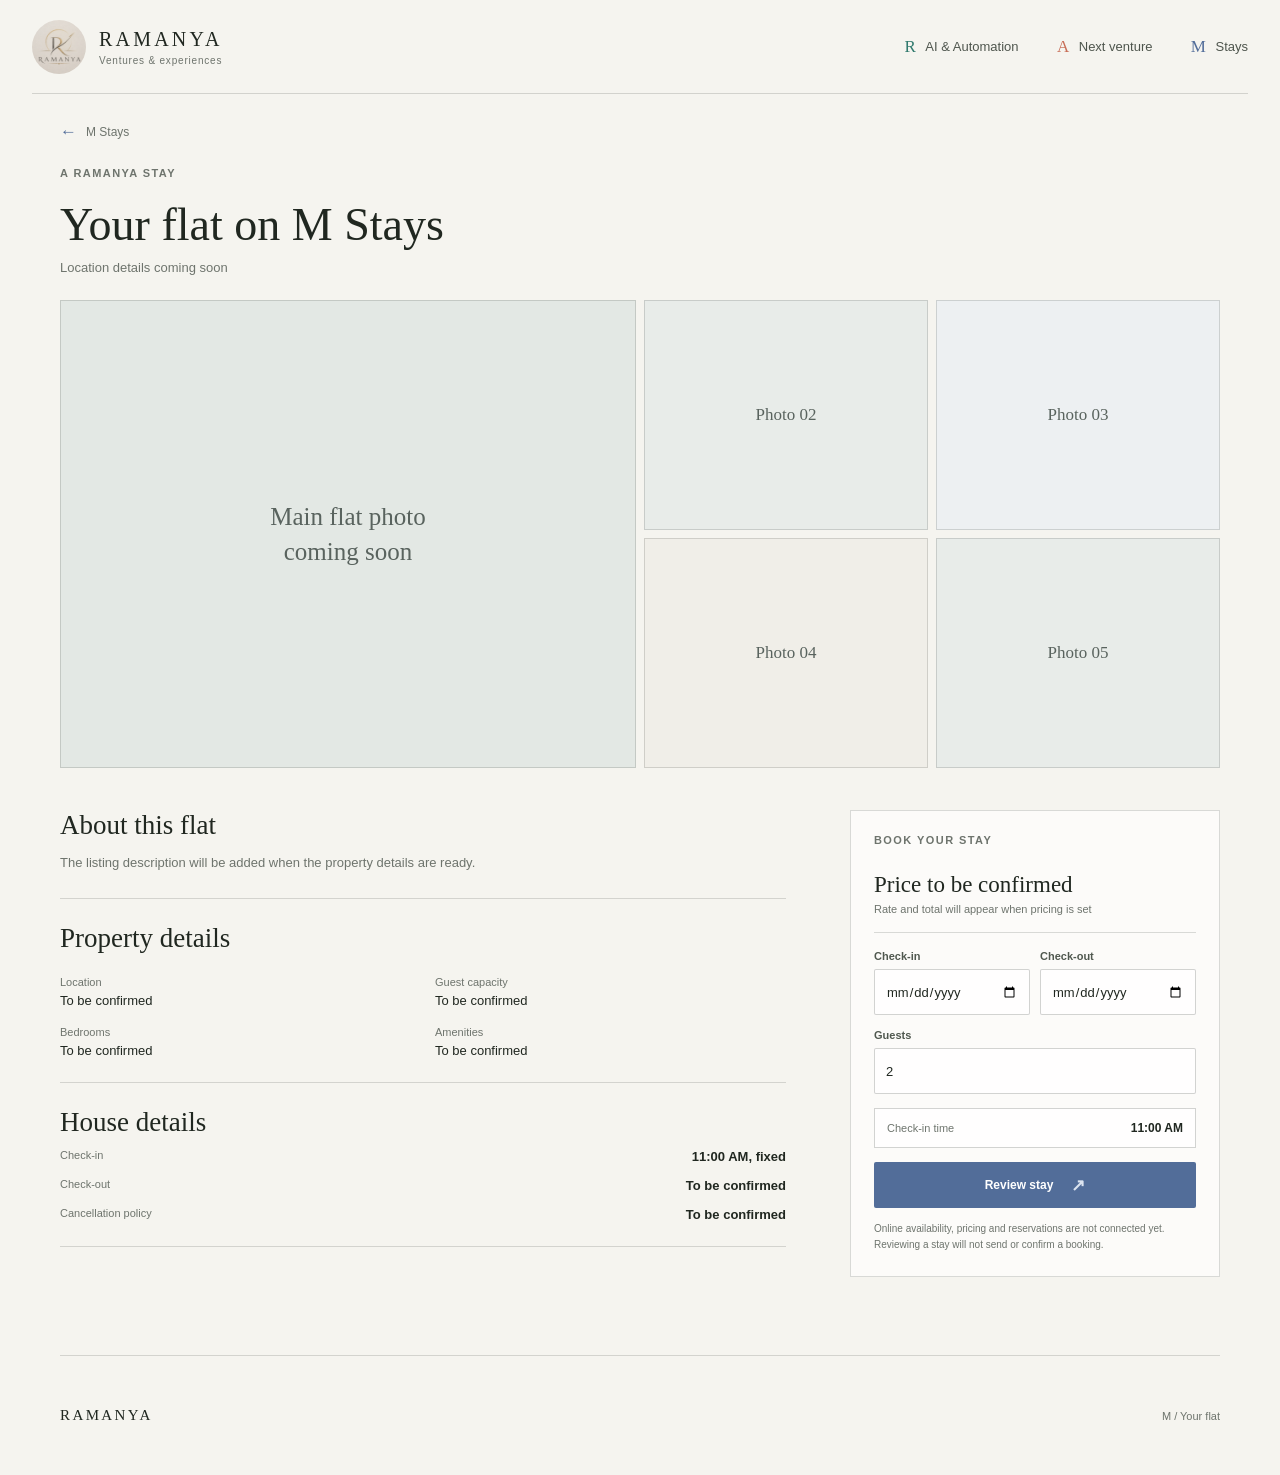
==== flat.html @ 26847d51 "Add M Stays flat listing preview" ====
<!doctype html>
<html lang="en">
<head>
  <meta charset="utf-8">
  <meta name="viewport" content="width=device-width, initial-scale=1">
  <meta name="theme-color" content="#edf0f5">
  <meta name="description" content="A Ramanya flat listing on M Stays. Photos and property details are being prepared.">
  <title>Your flat | M Stays by Ramanya</title>
  <link rel="stylesheet" href="site.css">
</head>
<body class="theme-ma">
  <header class="site-header">
    <a class="brand" href="index.html" aria-label="Ramanya home">
      <img class="brand__logo" src="ramanya-logo.jpg" alt="">
      <span class="brand__text"><strong>RAMANYA</strong><span>Ventures &amp; experiences</span></span>
    </a>
    <nav class="main-nav" aria-label="Venture navigation">
      <a href="ra.html"><span class="nav-code nav-code--ra">R</span><span>AI &amp; Automation</span></a>
      <a href="ny.html"><span class="nav-code nav-code--ny">A</span><span>Next venture</span></a>
      <a href="ma.html" aria-current="page"><span class="nav-code nav-code--ma">M</span><span>Stays</span></a>
    </nav>
  </header>

  <main>
    <section class="flat-listing shell" aria-labelledby="flat-title">
      <a class="flat-breadcrumb" href="ma.html"><span aria-hidden="true">&#8592;</span> M Stays</a>
      <div class="flat-listing__header">
        <div>
          <p class="eyebrow">A Ramanya stay</p>
          <h1 id="flat-title">Your flat on M Stays</h1>
          <p class="flat-listing__location">Location details coming soon</p>
        </div>
      </div>

      <div class="flat-gallery" aria-label="Flat photo gallery">
        <div class="flat-gallery__photo flat-gallery__photo--main" role="img" aria-label="Main flat photo will be added later"><span>Main flat photo<br>coming soon</span></div>
        <div class="flat-gallery__photo" role="img" aria-label="Flat photo 2 will be added later"><span>Photo 02</span></div>
        <div class="flat-gallery__photo" role="img" aria-label="Flat photo 3 will be added later"><span>Photo 03</span></div>
        <div class="flat-gallery__photo" role="img" aria-label="Flat photo 4 will be added later"><span>Photo 04</span></div>
        <div class="flat-gallery__photo" role="img" aria-label="Flat photo 5 will be added later"><span>Photo 05</span></div>
      </div>

      <div class="flat-layout">
        <div class="flat-details">
          <section class="flat-detail-block" aria-labelledby="flat-about-title">
            <h2 id="flat-about-title">About this flat</h2>
            <p>The listing description will be added when the property details are ready.</p>
          </section>
          <section class="flat-detail-block" aria-labelledby="flat-facts-title">
            <h2 id="flat-facts-title">Property details</h2>
            <div class="flat-facts">
              <div class="flat-fact"><span>Location</span><strong>To be confirmed</strong></div>
              <div class="flat-fact"><span>Guest capacity</span><strong>To be confirmed</strong></div>
              <div class="flat-fact"><span>Bedrooms</span><strong>To be confirmed</strong></div>
              <div class="flat-fact"><span>Amenities</span><strong>To be confirmed</strong></div>
            </div>
          </section>
          <section class="flat-detail-block" aria-labelledby="flat-rules-title">
            <h2 id="flat-rules-title">House details</h2>
            <ul class="flat-rules">
              <li class="flat-rule"><span>Check-in</span><strong>11:00 AM, fixed</strong></li>
              <li class="flat-rule"><span>Check-out</span><strong>To be confirmed</strong></li>
              <li class="flat-rule"><span>Cancellation policy</span><strong>To be confirmed</strong></li>
            </ul>
          </section>
        </div>

        <aside class="flat-booking" aria-labelledby="flat-booking-title">
          <div class="flat-booking__price">
            <span class="eyebrow" id="flat-booking-title">Book your stay</span>
            <strong>Price to be confirmed</strong>
            <span>Rate and total will appear when pricing is set</span>
          </div>
          <form class="flat-booking__form" id="flat-booking-form">
            <div class="flat-booking__dates">
              <div class="stay-search__field">
                <label for="flat-check-in">Check-in</label>
                <input id="flat-check-in" name="checkIn" type="date" required>
              </div>
              <div class="stay-search__field">
                <label for="flat-check-out">Check-out</label>
                <input id="flat-check-out" name="checkOut" type="date" required>
              </div>
            </div>
            <div class="stay-search__field">
              <label for="flat-guests">Guests</label>
              <input id="flat-guests" name="guests" type="number" min="1" value="2" required>
            </div>
            <div class="flat-booking__time">
              <span>Check-in time</span>
              <strong>11:00 AM</strong>
            </div>
            <button class="stay-search__submit" type="submit">Review stay <span aria-hidden="true">&#8599;</span></button>
          </form>
          <p class="flat-booking__note">Online availability, pricing and reservations are not connected yet. Reviewing a stay will not send or confirm a booking.</p>
          <div class="stay-search__result flat-booking__result" id="flat-booking-result" role="status" aria-live="polite" hidden>
            <strong class="stay-search__result-title"></strong>
            <p class="stay-search__result-copy"></p>
          </div>
        </aside>
      </div>
    </section>
  </main>

  <footer class="page-footer shell">
    <a class="footer-brand" href="index.html">RAMANYA</a>
    <p>M / Your flat</p>
  </footer>

  <script>
    const bookingForm = document.querySelector("#flat-booking-form");
    const checkInInput = document.querySelector("#flat-check-in");
    const checkOutInput = document.querySelector("#flat-check-out");
    const guestInput = document.querySelector("#flat-guests");
    const bookingResult = document.querySelector("#flat-booking-result");
    const bookingResultTitle = document.querySelector(".stay-search__result-title");
    const bookingResultCopy = document.querySelector(".stay-search__result-copy");
    const today = new Date();
    today.setHours(0, 0, 0, 0);
    const todayValue = new Date(today.getTime() - today.getTimezoneOffset() * 60000).toISOString().slice(0, 10);

    checkInInput.min = todayValue;
    checkOutInput.min = todayValue;

    const validateDates = () => {
      checkOutInput.min = checkInInput.value || todayValue;
      const invalidRange = checkInInput.value && checkOutInput.value && checkOutInput.value <= checkInInput.value;
      checkOutInput.setCustomValidity(invalidRange ? "Check-out must be after check-in." : "");
    };

    checkInInput.addEventListener("change", validateDates);
    checkOutInput.addEventListener("input", validateDates);

    bookingForm.addEventListener("submit", (event) => {
      event.preventDefault();
      validateDates();
      if (!bookingForm.reportValidity()) return;

      const checkIn = new Date(`${checkInInput.value}T12:00:00`);
      const checkOut = new Date(`${checkOutInput.value}T12:00:00`);
      const nights = Math.round((Date.parse(`${checkOutInput.value}T00:00:00Z`) - Date.parse(`${checkInInput.value}T00:00:00Z`)) / 86400000);
      const formatDate = (date) => new Intl.DateTimeFormat(undefined, { month: "short", day: "numeric", year: "numeric" }).format(date);

      bookingResultTitle.textContent = "Stay details ready to review";
      bookingResultCopy.textContent = `${formatDate(checkIn)} to ${formatDate(checkOut)} · ${nights} night${nights === 1 ? "" : "s"} · ${guestInput.value} guest${Number(guestInput.value) === 1 ? "" : "s"} · check-in at 11:00 AM. Price and availability are still to be confirmed; no booking has been sent.`;
      bookingResult.hidden = false;
    });
  </script>
</body>
</html>
---- site.css ----
:root {
  color-scheme: light;
  --paper: #f5f4ef;
  --paper-deep: #ecebe4;
  --ink: #202720;
  --muted: #6e746d;
  --line: rgba(32, 39, 32, 0.16);
  --gold: #b89b67;
  --ra: #317a6e;
  --ma: #526d99;
  --ny: #c86f58;
  --serif: "Bodoni MT", Didot, "Book Antiqua", Georgia, serif;
  --sans: "Avenir Next", Avenir, "Segoe UI", sans-serif;
}

* { box-sizing: border-box; }

html { scroll-behavior: smooth; }

body {
  min-width: 320px;
  min-height: 100vh;
  margin: 0;
  color: var(--ink);
  background: var(--paper);
  font-family: var(--sans);
  -webkit-font-smoothing: antialiased;
}

a { color: inherit; }

.shell { width: min(1160px, calc(100% - 64px)); margin-inline: auto; }

.site-header {
  position: relative;
  z-index: 2;
  display: flex;
  min-height: 94px;
  align-items: center;
  justify-content: space-between;
  gap: 32px;
  width: min(1320px, calc(100% - 64px));
  margin-inline: auto;
  border-bottom: 1px solid var(--line);
}

.brand { display: inline-flex; align-items: center; gap: 13px; text-decoration: none; }
.brand__logo { display: block; width: 54px; height: 54px; border-radius: 50%; object-fit: cover; }
.brand__text { display: grid; gap: 4px; }
.brand__text strong, .footer-brand { font-family: var(--serif); font-size: 20px; font-weight: 500; letter-spacing: 0.16em; }
.brand__text span { color: var(--muted); font-size: 10px; letter-spacing: 0.08em; }

.main-nav { display: flex; align-items: center; gap: clamp(16px, 3vw, 42px); }
.main-nav a { display: flex; align-items: center; gap: 9px; color: #4e554d; font-size: 13px; text-decoration: none; transition: color 180ms ease; }
.main-nav a:hover, .main-nav a:focus-visible { color: var(--ink); }
.nav-code { color: var(--venture-color); font-family: var(--serif); font-size: 17px; letter-spacing: 0.03em; }
.nav-code--ra { --venture-color: var(--ra); }
.nav-code--ma { --venture-color: var(--ma); }
.nav-code--ny { --venture-color: var(--ny); }

.home-hero {
  display: grid;
  min-height: 400px;
  grid-template-columns: 1.2fr 0.8fr;
  align-items: center;
  gap: 56px;
  padding-block: 38px 42px;
}

.hero-copy { padding-block: 12px; }
.eyebrow { display: flex; align-items: center; gap: 10px; margin: 0 0 21px; color: var(--muted); font-size: 11px; font-weight: 600; letter-spacing: 0.13em; text-transform: uppercase; }
.eyebrow-mark { width: 24px; height: 1px; background: var(--gold); }
h1, h2, h3, p { margin-top: 0; }
.home-hero h1 { max-width: 720px; margin-bottom: 22px; font-family: var(--serif); font-size: 64px; font-weight: 400; line-height: 1.04; }
.home-hero h1 span { color: #777366; font-style: italic; }
.hero-intro { max-width: 475px; margin-bottom: 29px; color: #616960; font-size: 16px; line-height: 1.75; }
.text-link { display: inline-flex; align-items: center; gap: 13px; padding-bottom: 7px; border-bottom: 1px solid var(--gold); font-size: 13px; font-weight: 600; text-decoration: none; }
.text-link span { color: var(--gold); font-size: 18px; }

.hero-art { position: relative; display: grid; min-height: 270px; place-items: center; isolation: isolate; }
.hero-art::before { position: absolute; z-index: -1; width: 244px; aspect-ratio: 1; border: 1px solid rgba(184, 155, 103, 0.45); border-radius: 50%; content: ""; }
.hero-art::after { position: absolute; z-index: -1; width: 204px; aspect-ratio: 1; border: 1px solid rgba(184, 155, 103, 0.22); border-radius: 50%; content: ""; }
.hero-art__orbit { position: absolute; z-index: -1; width: 300px; height: 98px; border: 1px solid rgba(49, 122, 110, 0.27); border-radius: 50%; transform: rotate(-29deg); }
.hero-art__orbit--two { width: 310px; height: 120px; border-color: rgba(200, 111, 88, 0.2); transform: rotate(37deg); }
.hero-art img { display: block; width: 150px; height: 150px; border-radius: 50%; object-fit: cover; mix-blend-mode: multiply; }
.hero-art__caption { position: absolute; right: 0; bottom: 8px; color: var(--muted); font-family: var(--serif); font-size: 14px; font-style: italic; line-height: 1.45; text-align: right; }

.ventures { padding-block: 42px 94px; scroll-margin-top: 24px; }
.section-heading { display: flex; align-items: end; justify-content: space-between; gap: 24px; margin-bottom: 25px; }
.section-heading .eyebrow { margin-bottom: 11px; }
.section-heading h2 { margin-bottom: 0; font-family: var(--serif); font-size: 38px; font-weight: 400; }
.section-index { padding-bottom: 4px; color: var(--muted); font-size: 11px; letter-spacing: 0.12em; }

.venture-list { border-top: 1px solid var(--line); }
.venture-row {
  display: grid;
  min-height: 148px;
  grid-template-columns: 102px minmax(0, 1fr) 52px;
  align-items: center;
  gap: 22px;
  padding: 25px 10px;
  border-bottom: 1px solid var(--line);
  text-decoration: none;
  transition: background 200ms ease, padding 200ms ease;
}
.venture-row:hover, .venture-row:focus-visible { padding-inline: 19px; background: rgba(255, 255, 255, 0.5); }
.venture-row__code { color: var(--venture-color); font-family: var(--serif); font-size: 53px; line-height: 1; }
.venture-row--ra { --venture-color: var(--ra); }
.venture-row--ma { --venture-color: var(--ma); }
.venture-row--ny { --venture-color: var(--ny); }
.venture-row__body { display: grid; gap: 7px; }
.venture-row__category { color: var(--venture-color); font-size: 10px; font-weight: 700; letter-spacing: 0.14em; text-transform: uppercase; }
.venture-row__body strong { font-family: var(--serif); font-size: 28px; font-weight: 400; }
.venture-row__description { max-width: 650px; color: var(--muted); font-size: 13px; line-height: 1.55; }
.venture-row__action { display: grid; width: 42px; aspect-ratio: 1; place-items: center; border: 1px solid var(--line); border-radius: 50%; color: var(--venture-color); font-size: 19px; transition: color 180ms ease, background 180ms ease; }
.venture-row:hover .venture-row__action { color: var(--paper); background: var(--venture-color); }

.closing-band { color: #f7f5ed; background: #252b27; }
.closing-band__inner { display: flex; min-height: 220px; align-items: center; justify-content: space-between; gap: 32px; }
.closing-band p { margin: 0; font-family: var(--serif); font-size: 34px; line-height: 1.28; }
.closing-band em { color: #d9c79f; font-weight: 400; }
.closing-band__inner > span { color: #b9beb6; font-size: 10px; letter-spacing: 0.15em; }

.site-footer { display: flex; min-height: 88px; align-items: center; justify-content: space-between; gap: 20px; color: var(--muted); font-size: 11px; }
.footer-brand { color: var(--ink); font-size: 15px; text-decoration: none; }
.site-footer > a:last-child { color: var(--ink); text-decoration: none; }
.site-footer > a:last-child span { color: var(--gold); }

.venture-hero { position: relative; overflow: hidden; padding-block: 82px 70px; border-bottom: 1px solid var(--line); }
.venture-hero__inner { position: relative; z-index: 1; display: grid; grid-template-columns: 1.1fr 0.9fr; align-items: center; gap: 52px; }
.venture-hero h1 { max-width: 650px; margin-bottom: 20px; font-family: var(--serif); font-size: 62px; font-weight: 400; line-height: 1.04; }
.venture-hero h1 span { color: var(--venture-color); font-style: italic; }
.venture-lede { max-width: 530px; margin-bottom: 28px; color: #60675f; font-size: 16px; line-height: 1.75; }
.venture-label { color: var(--venture-color); font-size: 11px; font-weight: 700; letter-spacing: 0.16em; text-transform: uppercase; }
.venture-index { position: absolute; top: 28px; right: 0; color: rgba(32, 39, 32, 0.08); font-family: var(--serif); font-size: 150px; line-height: 1; }
.venture-visual { display: grid; min-height: 270px; place-items: center; }
.visual-orbit { position: relative; display: grid; width: 225px; aspect-ratio: 1; place-items: center; border: 1px solid color-mix(in srgb, var(--venture-color) 45%, transparent); border-radius: 50%; }
.visual-orbit::before, .visual-orbit::after { position: absolute; width: 183px; aspect-ratio: 1; border: 1px solid color-mix(in srgb, var(--venture-color) 26%, transparent); border-radius: 50%; content: ""; }
.visual-orbit::after { width: 278px; height: 98px; transform: rotate(-36deg); }
.visual-orbit__letters { color: var(--venture-color); font-family: var(--serif); font-size: 67px; letter-spacing: 0.02em; }
.visual-orbit__dot { position: absolute; top: 18px; right: 31px; width: 12px; aspect-ratio: 1; border-radius: 50%; background: var(--venture-color); box-shadow: 0 0 0 7px color-mix(in srgb, var(--venture-color) 14%, transparent); }

.content-section { padding-block: 70px; }
.content-section + .content-section { border-top: 1px solid var(--line); }
.content-section__heading { display: flex; align-items: baseline; justify-content: space-between; gap: 25px; margin-bottom: 28px; }
.content-section h2 { max-width: 600px; margin-bottom: 0; font-family: var(--serif); font-size: 37px; font-weight: 400; }
.content-section__heading p { margin-bottom: 0; color: var(--muted); font-size: 12px; }
.feature-grid { display: grid; grid-template-columns: repeat(3, 1fr); gap: 26px; }
.feature { padding-top: 17px; border-top: 2px solid var(--venture-color); }
.feature__number { display: block; margin-bottom: 20px; color: var(--venture-color); font-family: var(--serif); font-size: 20px; }
.feature h3 { margin-bottom: 9px; font-family: var(--serif); font-size: 22px; font-weight: 400; }
.feature p { max-width: 310px; margin-bottom: 0; color: var(--muted); font-size: 13px; line-height: 1.65; }
.notice-line { display: flex; align-items: center; gap: 12px; margin-top: 32px; padding: 15px 0; border-top: 1px solid var(--line); color: var(--muted); font-size: 12px; }
.notice-line::before { width: 8px; height: 8px; flex: 0 0 auto; border-radius: 50%; background: var(--venture-color); content: ""; }
.back-link { display: inline-flex; align-items: center; gap: 10px; color: var(--ink); font-size: 13px; text-decoration: none; }
.back-link span { color: var(--venture-color); font-size: 18px; }
.page-footer { display: flex; min-height: 120px; align-items: center; justify-content: space-between; gap: 28px; border-top: 1px solid var(--line); }
.page-footer > p { margin: 0; color: var(--muted); font-size: 11px; }

.theme-ra { --venture-color: var(--ra); }
.theme-ma { --venture-color: var(--ma); }
.theme-ny { --venture-color: var(--ny); }
.theme-ny .venture-hero { background: #f1ece6; }

.stay-search { padding-block: 58px; border-bottom: 1px solid var(--line); }
.stay-search__heading { display: flex; align-items: end; justify-content: space-between; gap: 24px; margin-bottom: 25px; }
.stay-search__heading .eyebrow { margin-bottom: 10px; }
.stay-search__heading h2 { margin: 0; font-family: var(--serif); font-size: 36px; font-weight: 400; }
.stay-search__heading > p { max-width: 360px; margin: 0; color: var(--muted); font-size: 12px; line-height: 1.6; }
.stay-search__form { display: grid; grid-template-columns: repeat(4, minmax(0, 1fr)); gap: 16px; }
.stay-search__field { display: grid; min-width: 0; gap: 7px; }
.stay-search__field--destination { grid-column: span 2; }
.stay-search__field label { color: #50584f; font-size: 11px; font-weight: 600; }
.stay-search__field input { width: 100%; min-height: 46px; padding: 0 11px; border: 1px solid rgba(32, 39, 32, 0.2); border-radius: 2px; color: var(--ink); background: rgba(255, 255, 255, 0.76); font: inherit; font-size: 13px; }
.stay-search__field input:focus-visible { outline: 2px solid var(--ma); outline-offset: 2px; }
.stay-search__form-footer { display: flex; grid-column: 1 / -1; align-items: center; justify-content: space-between; gap: 24px; margin-top: 3px; }
.stay-search__note { max-width: 470px; margin: 0; color: var(--muted); font-size: 11px; line-height: 1.55; }
.stay-search__submit { display: inline-flex; min-height: 46px; align-items: center; justify-content: center; gap: 18px; padding: 0 18px; border: 0; border-radius: 2px; color: #fff; background: #526d99; font: inherit; font-size: 12px; font-weight: 600; cursor: pointer; transition: background 180ms ease; }
.stay-search__submit:hover, .stay-search__submit:focus-visible { background: #405a83; }
.stay-search__submit:focus-visible { outline: 2px solid var(--ink); outline-offset: 3px; }
.stay-search__submit span { color: #dce4f0; font-size: 17px; }
.stay-search__result { display: grid; gap: 6px; margin-top: 20px; padding: 16px 18px; border-left: 3px solid var(--ma); background: rgba(82, 109, 153, 0.08); }
.stay-search__result[hidden] { display: none; }
.stay-search__result strong { font-family: var(--serif); font-size: 18px; font-weight: 400; }
.stay-search__result p { margin: 0; color: #555e6b; font-size: 12px; line-height: 1.6; }

.featured-flat { display: grid; grid-template-columns: 0.9fr 1.1fr; align-items: center; gap: 48px; padding-block: 68px; border-bottom: 1px solid var(--line); }
.featured-flat__copy h2 { max-width: 480px; margin: 0 0 14px; font-family: var(--serif); font-size: 37px; font-weight: 400; }
.featured-flat__copy > p:not(.eyebrow) { max-width: 440px; margin-bottom: 22px; color: var(--muted); font-size: 13px; line-height: 1.65; }
.featured-flat__preview { display: grid; min-height: 270px; place-items: center; border: 1px solid var(--line); color: #59635e; background: #e8ece9; font-family: var(--serif); font-size: 22px; line-height: 1.35; text-align: center; text-decoration: none; }
.featured-flat__preview:focus-visible { outline: 2px solid var(--ma); outline-offset: 3px; }

.flat-listing { padding-top: 28px; }
.flat-breadcrumb { display: inline-flex; align-items: center; gap: 9px; color: var(--muted); font-size: 12px; text-decoration: none; }
.flat-breadcrumb span { color: var(--ma); font-size: 17px; }
.flat-listing__header { display: flex; align-items: end; justify-content: space-between; gap: 24px; margin-top: 25px; }
.flat-listing__header h1 { margin: 0 0 9px; font-family: var(--serif); font-size: 46px; font-weight: 400; line-height: 1.1; }
.flat-listing__location { margin: 0; color: var(--muted); font-size: 13px; }
.flat-gallery { display: grid; grid-template-columns: repeat(4, minmax(0, 1fr)); grid-template-rows: repeat(2, minmax(150px, 18vw)); gap: 8px; margin-top: 25px; }
.flat-gallery__photo { display: grid; min-width: 0; place-items: center; padding: 16px; border: 1px solid var(--line); color: #59635e; background: #e8ece9; text-align: center; }
.flat-gallery__photo--main { grid-column: span 2; grid-row: span 2; background: #e3e8e4; }
.flat-gallery__photo span { font-family: var(--serif); font-size: 17px; line-height: 1.4; }
.flat-gallery__photo--main span { font-size: 25px; }
.flat-gallery__photo:nth-child(3) { background: #edf0f2; }
.flat-gallery__photo:nth-child(4) { background: #f0eee8; }
.flat-layout { display: grid; grid-template-columns: minmax(0, 1fr) 370px; align-items: start; gap: 64px; padding-block: 42px 78px; }
.flat-details { min-width: 0; }
.flat-detail-block { padding-block: 24px; border-bottom: 1px solid var(--line); }
.flat-detail-block:first-child { padding-top: 0; }
.flat-detail-block h2 { margin: 0 0 11px; font-family: var(--serif); font-size: 27px; font-weight: 400; }
.flat-detail-block > p { max-width: 650px; margin: 0; color: var(--muted); font-size: 13px; line-height: 1.7; }
.flat-facts { display: grid; grid-template-columns: repeat(2, minmax(0, 1fr)); gap: 18px 24px; margin-top: 22px; }
.flat-fact { display: grid; gap: 5px; }
.flat-fact span, .flat-rule span { color: var(--muted); font-size: 11px; }
.flat-fact strong { font-size: 13px; font-weight: 500; }
.flat-rules { display: grid; gap: 14px; margin: 0; padding: 0; list-style: none; }
.flat-rule { display: flex; justify-content: space-between; gap: 20px; font-size: 13px; }
.flat-booking { position: sticky; top: 20px; padding: 23px; border: 1px solid var(--line); background: rgba(255, 255, 255, 0.64); }
.flat-booking__price { display: grid; gap: 5px; padding-bottom: 17px; border-bottom: 1px solid var(--line); }
.flat-booking__price strong { font-family: var(--serif); font-size: 23px; font-weight: 400; }
.flat-booking__price span:last-child { color: var(--muted); font-size: 11px; }
.flat-booking__form { display: grid; gap: 14px; padding-top: 17px; }
.flat-booking__dates { display: grid; grid-template-columns: repeat(2, minmax(0, 1fr)); gap: 10px; }
.flat-booking__time { display: flex; align-items: center; justify-content: space-between; gap: 14px; padding: 12px; border: 1px solid rgba(32, 39, 32, 0.2); background: rgba(255, 255, 255, 0.76); }
.flat-booking__time span { color: var(--muted); font-size: 11px; }
.flat-booking__time strong { font-size: 12px; font-weight: 600; }
.flat-booking__note { margin: 13px 0 0; color: var(--muted); font-size: 10px; line-height: 1.6; }
.flat-booking__result { margin-top: 14px; }

.stay-preview { display: grid; grid-template-columns: 1fr 1fr; gap: 11px; width: min(100%, 340px); }
.stay-preview__tile { display: flex; min-height: 136px; flex-direction: column; justify-content: space-between; padding: 15px; border: 1px solid rgba(82, 109, 153, 0.24); background: rgba(255, 255, 255, 0.5); }
.stay-preview__tile:first-child { grid-row: span 2; min-height: 283px; background: linear-gradient(155deg, rgba(82, 109, 153, 0.2), rgba(255, 255, 255, 0.1)); }
.stay-preview__tile span { color: var(--ma); font-size: 9px; font-weight: 700; letter-spacing: 0.12em; text-transform: uppercase; }
.stay-preview__tile strong { font-family: var(--serif); font-size: 19px; font-weight: 400; }
.stay-preview__tile small { color: var(--muted); font-size: 10px; }
.channel-list { display: flex; flex-wrap: wrap; gap: 10px; margin-top: 27px; }
.channel-list span { padding: 9px 12px; border: 1px solid var(--line); border-radius: 2px; color: #555e6b; font-size: 11px; }

.theme-ra .site-header, .theme-ma .site-header, .theme-ny .site-header { background: transparent; }
.theme-ra .venture-hero { background: #edf2ed; }
.theme-ma .venture-hero { background: #edf0f5; }

@media (max-width: 760px) {
  .shell { width: min(100% - 40px, 600px); }
  .site-header { width: calc(100% - 40px); min-height: 78px; align-items: center; }
  .brand { gap: 9px; }
  .brand__logo { width: 43px; height: 43px; }
  .brand__text strong { font-size: 16px; }
  .brand__text span { display: none; }
  .main-nav { gap: 15px; }
  .main-nav a { gap: 5px; font-size: 11px; }
  .nav-code { font-size: 15px; }
  .home-hero { min-height: auto; grid-template-columns: 1fr; gap: 8px; padding-block: 54px 18px; }
  .home-hero h1, .venture-hero h1 { font-size: 48px; }
  .hero-art { min-height: 210px; }
  .hero-art::before { width: 190px; }
  .hero-art::after { width: 156px; }
  .hero-art__orbit { width: 225px; height: 75px; }
  .hero-art__orbit--two { width: 236px; height: 95px; }
  .hero-art img { width: 118px; height: 118px; }
  .hero-art__caption { right: 4px; bottom: 0; font-size: 12px; }
  .ventures { padding-block: 40px 64px; }
  .venture-row { min-height: 128px; grid-template-columns: 60px minmax(0, 1fr) 36px; gap: 13px; padding-inline: 0; }
  .venture-row:hover, .venture-row:focus-visible { padding-inline: 8px; }
  .venture-row__code { font-size: 39px; }
  .venture-row__body strong { font-size: 23px; }
  .venture-row__description { font-size: 12px; }
  .venture-row__action { width: 34px; }
  .closing-band__inner { min-height: 190px; align-items: flex-start; flex-direction: column; justify-content: center; gap: 20px; }
  .closing-band p { font-size: 29px; }
  .site-footer { min-height: 90px; flex-wrap: wrap; padding-block: 20px; }
  .site-footer > span { order: 3; width: 100%; }
  .venture-hero { padding-block: 70px 48px; }
  .venture-hero__inner { grid-template-columns: 1fr; gap: 10px; }
  .venture-visual { min-height: 240px; }
  .venture-index { top: 20px; font-size: 110px; }
  .stay-search { padding-block: 44px; }
  .stay-search__heading { align-items: flex-start; flex-direction: column; }
  .stay-search__form { grid-template-columns: repeat(2, minmax(0, 1fr)); gap: 14px 12px; }
  .stay-search__form-footer { align-items: stretch; flex-direction: column; gap: 14px; }
  .stay-search__submit { width: 100%; }
  .featured-flat { grid-template-columns: 1fr; gap: 24px; padding-block: 48px; }
  .featured-flat__copy h2 { font-size: 32px; }
  .featured-flat__preview { min-height: 220px; }
  .flat-gallery { grid-template-columns: repeat(2, minmax(0, 1fr)); grid-template-rows: auto; }
  .flat-gallery__photo { min-height: 135px; }
  .flat-gallery__photo--main { grid-column: 1 / -1; grid-row: auto; min-height: 250px; }
  .flat-layout { grid-template-columns: 1fr; gap: 30px; padding-block: 34px 55px; }
  .flat-booking { position: static; }
  .content-section { padding-block: 50px; }
  .content-section__heading { align-items: flex-start; flex-direction: column; }
  .content-section h2 { font-size: 32px; }
  .feature-grid { grid-template-columns: 1fr; gap: 23px; }
  .feature { display: grid; grid-template-columns: 38px 1fr; column-gap: 12px; }
  .feature__number { grid-row: span 2; margin: 0; }
  .feature h3 { margin-bottom: 5px; }
  .page-footer { min-height: 100px; }
}

@media (max-width: 420px) {
  .main-nav { gap: 11px; }
  .main-nav a { flex-direction: column; gap: 2px; align-items: flex-start; font-size: 10px; }
  .brand__logo { width: 38px; height: 38px; }
  .brand__text strong { font-size: 14px; }
  .home-hero h1, .venture-hero h1 { font-size: 42px; }
  .section-heading h2 { font-size: 33px; }
  .flat-listing__header h1 { font-size: 38px; }
  .flat-gallery__photo--main { min-height: 220px; }
  .flat-facts { grid-template-columns: 1fr; }
}

@media (prefers-reduced-motion: reduce) {
  *, *::before, *::after { scroll-behavior: auto !important; transition-duration: 0.01ms !important; }
}
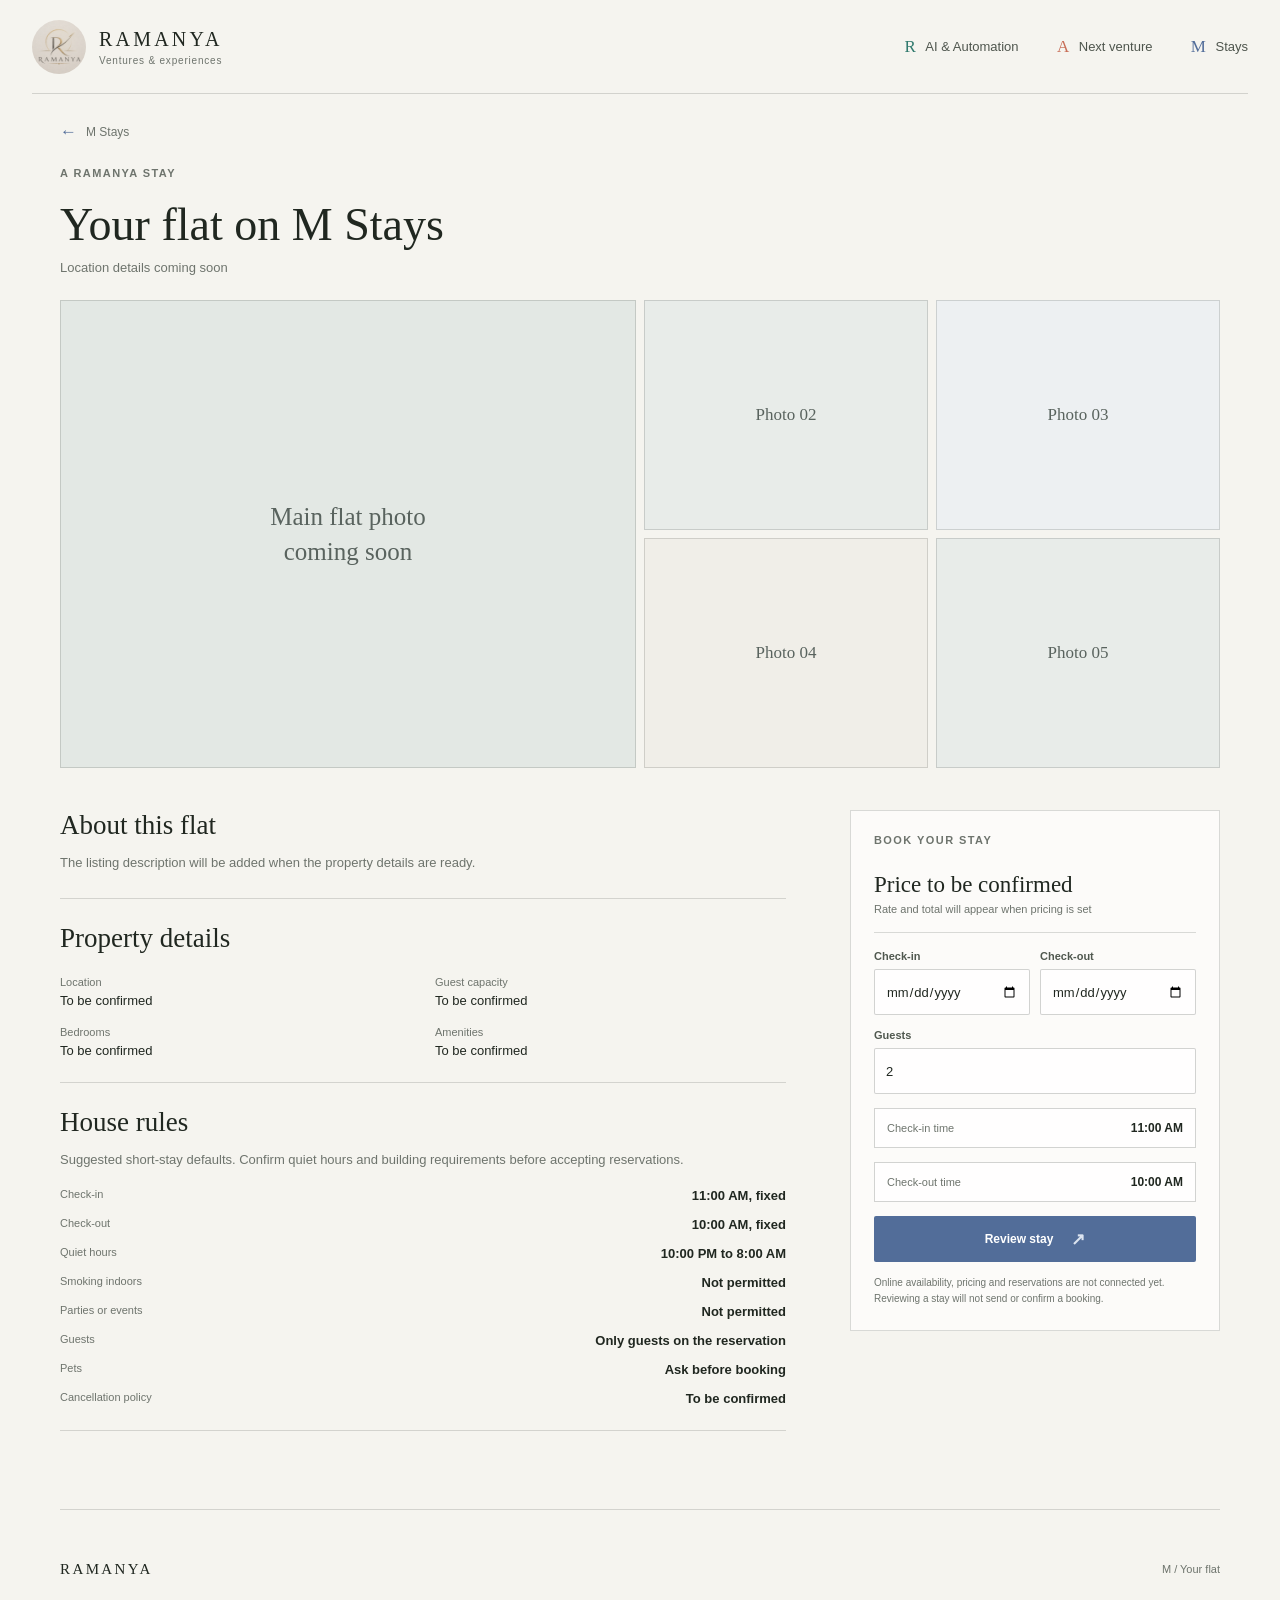
==== commit 02ce2640: "Set M Stays check-in and checkout rules" ====
--- a/flat.html
+++ b/flat.html
@@ -56,10 +56,16 @@
             </div>
           </section>
           <section class="flat-detail-block" aria-labelledby="flat-rules-title">
-            <h2 id="flat-rules-title">House details</h2>
+            <h2 id="flat-rules-title">House rules</h2>
+            <p class="flat-rules__note">Suggested short-stay defaults. Confirm quiet hours and building requirements before accepting reservations.</p>
             <ul class="flat-rules">
               <li class="flat-rule"><span>Check-in</span><strong>11:00 AM, fixed</strong></li>
-              <li class="flat-rule"><span>Check-out</span><strong>To be confirmed</strong></li>
+              <li class="flat-rule"><span>Check-out</span><strong>10:00 AM, fixed</strong></li>
+              <li class="flat-rule"><span>Quiet hours</span><strong>10:00 PM to 8:00 AM</strong></li>
+              <li class="flat-rule"><span>Smoking indoors</span><strong>Not permitted</strong></li>
+              <li class="flat-rule"><span>Parties or events</span><strong>Not permitted</strong></li>
+              <li class="flat-rule"><span>Guests</span><strong>Only guests on the reservation</strong></li>
+              <li class="flat-rule"><span>Pets</span><strong>Ask before booking</strong></li>
               <li class="flat-rule"><span>Cancellation policy</span><strong>To be confirmed</strong></li>
             </ul>
           </section>
@@ -89,6 +95,10 @@
             <div class="flat-booking__time">
               <span>Check-in time</span>
               <strong>11:00 AM</strong>
+            </div>
+            <div class="flat-booking__time">
+              <span>Check-out time</span>
+              <strong>10:00 AM</strong>
             </div>
             <button class="stay-search__submit" type="submit">Review stay <span aria-hidden="true">&#8599;</span></button>
           </form>
@@ -142,7 +152,7 @@
       const formatDate = (date) => new Intl.DateTimeFormat(undefined, { month: "short", day: "numeric", year: "numeric" }).format(date);
 
       bookingResultTitle.textContent = "Stay details ready to review";
-      bookingResultCopy.textContent = `${formatDate(checkIn)} to ${formatDate(checkOut)} · ${nights} night${nights === 1 ? "" : "s"} · ${guestInput.value} guest${Number(guestInput.value) === 1 ? "" : "s"} · check-in at 11:00 AM. Price and availability are still to be confirmed; no booking has been sent.`;
+      bookingResultCopy.textContent = `${formatDate(checkIn)} to ${formatDate(checkOut)} · ${nights} night${nights === 1 ? "" : "s"} · ${guestInput.value} guest${Number(guestInput.value) === 1 ? "" : "s"} · check-in at 11:00 AM, check-out by 10:00 AM. Price and availability are still to be confirmed; no booking has been sent.`;
       bookingResult.hidden = false;
     });
   </script>
--- a/site.css
+++ b/site.css
@@ -209,6 +209,7 @@
 .flat-detail-block:first-child { padding-top: 0; }
 .flat-detail-block h2 { margin: 0 0 11px; font-family: var(--serif); font-size: 27px; font-weight: 400; }
 .flat-detail-block > p { max-width: 650px; margin: 0; color: var(--muted); font-size: 13px; line-height: 1.7; }
+.flat-detail-block > .flat-rules__note { margin-bottom: 16px; }
 .flat-facts { display: grid; grid-template-columns: repeat(2, minmax(0, 1fr)); gap: 18px 24px; margin-top: 22px; }
 .flat-fact { display: grid; gap: 5px; }
 .flat-fact span, .flat-rule span { color: var(--muted); font-size: 11px; }
